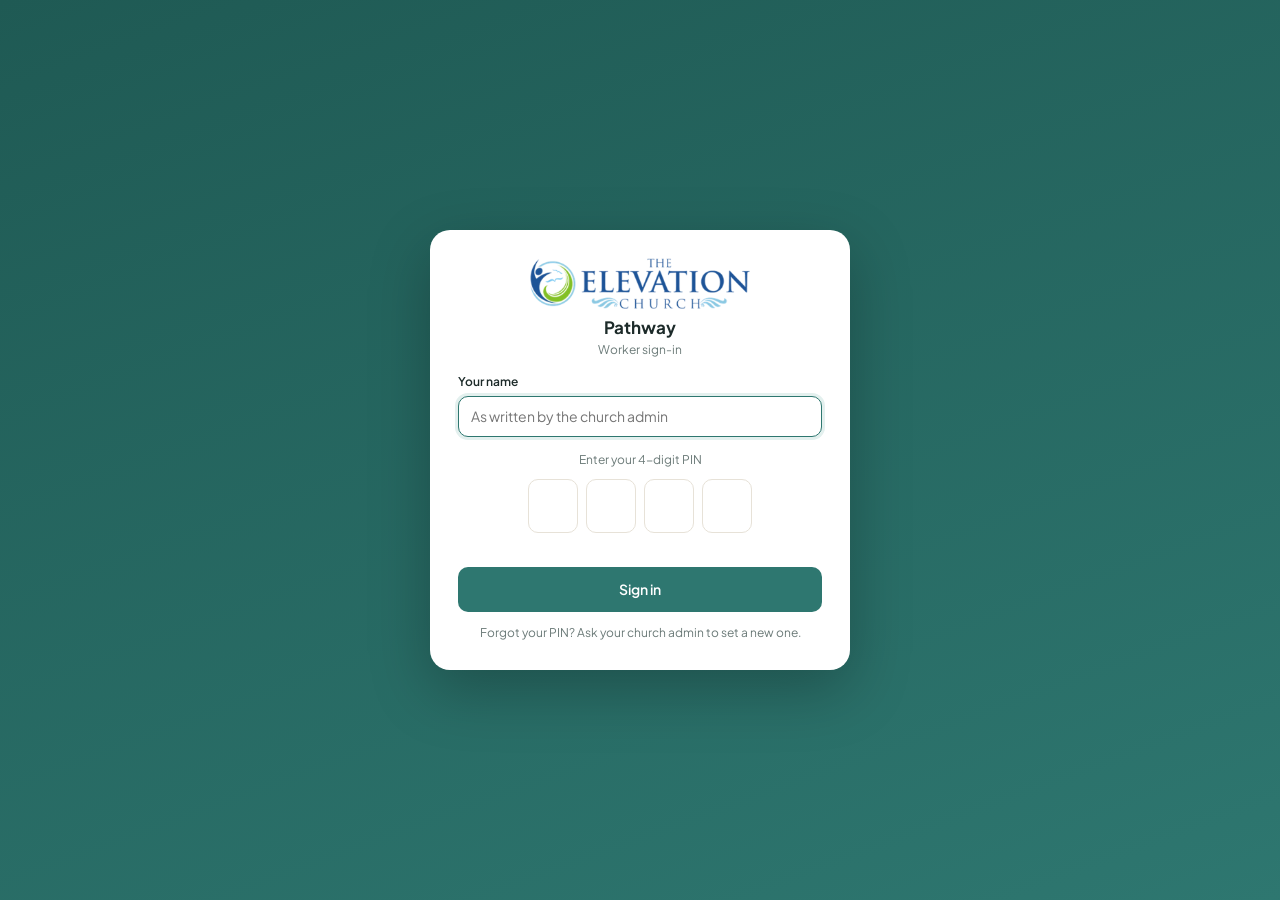
==== index.html @ 54fd2f47 "Add files via upload" ====
<!doctype html>
<html lang="en">
<head>
<meta charset="utf-8">
<meta name="viewport" content="width=device-width,initial-scale=1,viewport-fit=cover">
<title>Pathway · The Elevation Church</title>
<meta name="theme-color" content="#1F5A54">
<link rel="manifest" href="manifest.webmanifest">
<link rel="icon" href="img/icon-192.png">
<link rel="apple-touch-icon" href="img/apple-touch-icon.png">
<meta name="apple-mobile-web-app-capable" content="yes">
<link rel="preconnect" href="https://fonts.googleapis.com">
<link href="https://fonts.googleapis.com/css2?family=Plus+Jakarta+Sans:wght@400;500;600;700;800&display=swap" rel="stylesheet">
<link rel="stylesheet" href="app.css">
</head>
<body>

<!-- SIGN IN -->
<div class="login" id="login" hidden>
  <form class="lbox" id="loginForm" autocomplete="off">
    <img class="logo-full" src="img/logo-full.png" alt="The Elevation Church">
    <div style="text-align:center;margin-bottom:14px"><b style="font-size:17px">Pathway</b><div class="small muted">Worker sign-in</div></div>
    <div class="banner red" id="noApi" hidden>This app is not connected to the church Sheet yet. Ask the admin to finish setup.</div>
    <div class="f"><label for="ln">Your name</label><input class="inp" id="ln" placeholder="As written by the church admin" autocomplete="name"></div>
    <div class="small muted" style="text-align:center;margin-top:14px">Enter your 4-digit PIN</div>
    <div class="pin" id="pin">
      <input inputmode="numeric" maxlength="1" type="password" aria-label="PIN digit 1"><input inputmode="numeric" maxlength="1" type="password" aria-label="PIN digit 2"><input inputmode="numeric" maxlength="1" type="password" aria-label="PIN digit 3"><input inputmode="numeric" maxlength="1" type="password" aria-label="PIN digit 4">
    </div>
    <div class="err" id="lerr"></div>
    <button class="btn" id="lbtn" style="width:100%;padding:12px" type="submit">Sign in</button>
    <div class="small muted" style="text-align:center;margin-top:12px">Forgot your PIN? Ask your church admin to set a new one.</div>
  </form>
</div>

<div class="app" id="app" hidden>
  <aside>
    <div class="brand"><div class="mark"><img src="img/logo-mark.png" alt=""></div><div><b>Pathway</b><small id="churchName">The Elevation Church</small></div></div>
    <div id="sidenav"></div>
    <div class="foot" id="sidefoot"></div>
  </aside>
  <main>
    <div class="top">
      <h1 id="title">Capture convert</h1><span class="sp"></span>
      <span class="pill" id="net"><span class="dot"></span><span id="netl">Online</span></span>
      <button class="av" id="me" title="Sign out">--</button>
    </div>
    <div class="wrap" id="view"></div>
  </main>
</div>
<nav class="mnav" id="mnav" hidden></nav>
<div class="ov" id="ov"></div>
<div class="drawer" id="drawer" role="dialog" aria-label="Details"></div>
<div class="toast" id="toast"></div>

<script src="config.js"></script>
<script src="lib/qrcode.js"></script>
<script src="core.js"></script>
<script src="tracker.js"></script>
<script src="app.js"></script>
</body>
</html>
---- app.css ----
/* Pathway – The Elevation Church. Styles match the approved design preview. */
:root{
  --teal:#2E7770;--teal-d:#1F5A54;--teal-l:#E3F0EE;--gold:#C9A24A;--gold-l:#F7EFD9;
  --bg:#F7F4EE;--card:#FFFFFF;--ink:#1D2B2A;--muted:#6B7A78;--line:#E7E2D8;
  --red:#C2523F;--red-l:#FBE9E5;--amber:#C98A1E;--amber-l:#FBF1DC;--green:#3E8E5B;--green-l:#E5F3EA;
  --r:14px;--sh:0 1px 2px rgba(0,0,0,.04),0 4px 14px rgba(30,50,48,.06);
}
*{box-sizing:border-box}
html{-webkit-text-size-adjust:100%}
body{margin:0;background:var(--bg);color:var(--ink);font:14px/1.5 "Plus Jakarta Sans",system-ui,"Segoe UI",sans-serif}
button,input,select,textarea{font:inherit;color:inherit}
a{color:var(--teal)}
[hidden]{display:none!important}
.app{display:grid;grid-template-columns:240px 1fr;min-height:100vh}
aside{background:var(--teal-d);color:#fff;padding:20px 14px;position:sticky;top:0;height:100vh;display:flex;flex-direction:column;gap:2px;overflow-y:auto}
.navl{font-size:10px;text-transform:uppercase;letter-spacing:.1em;opacity:.55;padding:12px 12px 4px}
.brand{display:flex;gap:10px;align-items:center;padding:4px 8px 18px}
.mark{width:38px;height:38px;border-radius:10px;background:#fff;display:grid;place-items:center;flex:none}
.mark img{width:28px;height:28px;object-fit:contain}
.brand b{display:block;font-size:15px}.brand small{opacity:.7;font-size:11px}
.nav{display:flex;align-items:center;gap:10px;padding:10px 12px;border-radius:10px;cursor:pointer;opacity:.82;border:0;background:none;color:#fff;text-align:left;width:100%}
.nav:hover{background:rgba(255,255,255,.08);opacity:1}
.nav.on{background:rgba(255,255,255,.14);opacity:1;font-weight:600}
.nav svg{width:18px;height:18px;flex:none}
.nav .ct{margin-left:auto;background:var(--gold);color:var(--teal-d);border-radius:20px;font-size:11px;padding:0 7px;font-weight:700}
aside .foot{margin-top:auto;font-size:12px;opacity:.75;padding:8px}
main{min-width:0}
.top{display:flex;align-items:center;gap:12px;padding:14px 26px;background:rgba(247,244,238,.92);backdrop-filter:blur(6px);position:sticky;top:0;z-index:5;border-bottom:1px solid var(--line)}
.top h1{font-size:19px;margin:0;font-weight:700}
.sp{flex:1}
.pill{display:inline-flex;align-items:center;gap:6px;border-radius:20px;padding:5px 11px;font-size:12px;font-weight:600;border:1px solid var(--line);background:#fff}
.dot{width:8px;height:8px;border-radius:50%;background:var(--green)}
.off .dot{background:var(--red)}
.av{width:34px;height:34px;border-radius:50%;background:var(--gold-l);color:#8a6a1c;display:grid;place-items:center;font-weight:700;font-size:12px;flex:none;border:0;cursor:pointer}
.wrap{padding:22px 26px 90px;max-width:1240px}
.grid{display:grid;gap:16px}.g2{grid-template-columns:1.4fr 1fr}
.card{background:var(--card);border-radius:var(--r);box-shadow:var(--sh);padding:18px;border:1px solid #EFEBE3}
.card h3{margin:0 0 12px;font-size:14px;font-weight:700;display:flex;align-items:center;gap:8px}
.muted{color:var(--muted)}.small{font-size:12px}
.btn{border:0;border-radius:10px;padding:9px 15px;font-weight:600;cursor:pointer;background:var(--teal);color:#fff;display:inline-flex;align-items:center;gap:6px;justify-content:center}
.btn:hover{background:var(--teal-d)}
.btn:disabled{opacity:.6;cursor:wait}
.btn.ghost{background:#fff;color:var(--ink);border:1px solid var(--line)}
.btn.ghost:hover{background:var(--teal-l)}
.btn.gold{background:var(--gold);color:#3b2d06}
.btn.sm{padding:6px 10px;font-size:12px;border-radius:8px}
.tag{display:inline-block;border-radius:20px;padding:2px 9px;font-size:11px;font-weight:600;background:var(--teal-l);color:var(--teal-d);white-space:nowrap}
.tag.red{background:var(--red-l);color:var(--red)}.tag.amber{background:var(--amber-l);color:#8d5f0f}.tag.green{background:var(--green-l);color:var(--green)}.tag.gold{background:var(--gold-l);color:#7c5e17}
.row{display:flex;align-items:center;gap:12px;padding:11px 4px;border-bottom:1px solid #F0ECE4}
.row:last-child{border-bottom:0}
.row .meta{flex:1;min-width:0}.row .meta b{display:block;font-weight:600}.row .meta span{color:var(--muted);font-size:12px}
.inp{border:1px solid var(--line);background:#fff;border-radius:10px;padding:9px 12px;outline:none;min-width:0;width:100%}
.inp:focus{border-color:var(--teal);box-shadow:0 0 0 3px var(--teal-l)}
.form{display:grid;grid-template-columns:1fr 1fr;gap:14px}
.f label{display:block;font-size:12px;font-weight:600;margin-bottom:5px}
.full{grid-column:1/-1}
.chips{display:flex;flex-wrap:wrap;gap:8px}
.chip{border:1px solid var(--line);border-radius:20px;padding:6px 12px;cursor:pointer;background:#fff;font-size:12px;font-weight:600;user-select:none}
.chip.on{background:var(--teal);color:#fff;border-color:var(--teal)}
.phone{display:flex;gap:8px}.phone select{width:130px;flex:none}
.warn{background:var(--amber-l);border:1px solid #EBD3A2;border-radius:10px;padding:10px 12px;font-size:12px}
.sec{font-size:11px;font-weight:700;text-transform:uppercase;letter-spacing:.08em;color:var(--teal);margin:6px 0 -4px}
.banner{background:var(--gold-l);border:1px solid #EAD9AE;border-radius:12px;padding:10px 14px;font-size:12px;margin-bottom:16px;display:flex;gap:10px;align-items:center;flex-wrap:wrap}
.banner.red{background:var(--red-l);border-color:#EBC3BA}
.toast{position:fixed;bottom:84px;left:50%;transform:translateX(-50%) translateY(30px);background:var(--ink);color:#fff;padding:11px 18px;border-radius:12px;font-weight:600;opacity:0;transition:.25s;z-index:60;font-size:13px;max-width:90vw;pointer-events:none}
.toast.show{opacity:1;transform:translateX(-50%)}
/* sign-in */
.login{position:fixed;inset:0;background:linear-gradient(160deg,var(--teal-d),var(--teal));z-index:50;display:grid;place-items:center;padding:16px;overflow-y:auto}
.lbox{background:#fff;border-radius:20px;padding:28px;width:min(420px,100%);box-shadow:0 20px 60px rgba(0,0,0,.25)}
.lbox .logo-full{display:block;width:220px;max-width:80%;margin:0 auto 6px}
.pin{display:flex;gap:8px;justify-content:center;margin:10px 0 16px}
.pin input{width:50px;height:54px;text-align:center;font-size:22px;border:1px solid var(--line);border-radius:10px;outline:none}
.pin input:focus{border-color:var(--teal);box-shadow:0 0 0 3px var(--teal-l)}
.err{color:var(--red);font-size:12px;text-align:center;min-height:18px}
/* QR */
.qrbox{width:220px;max-width:100%;margin:auto;background:#fff;border:1px solid var(--line);border-radius:12px;padding:10px}
.qrbox img,.qrbox svg{display:block;width:100%;height:auto}
.phoneframe{width:340px;max-width:100%;margin:auto;border-radius:24px;background:#fff;overflow:hidden;box-shadow:var(--sh)}
.phoneframe .hd{background:var(--teal);color:#fff;padding:22px 18px 16px;text-align:center}
.phoneframe .hd .logo-chip{background:#fff;border-radius:12px;padding:8px 12px;display:inline-block;margin-bottom:10px}
.phoneframe .hd .logo-chip img{height:40px;display:block}
.phoneframe .bd{padding:16px;display:grid;gap:10px}
.mnav{display:none}
/* ---------- step 2: tracker, members, groups, stewards ---------- */
.g3{grid-template-columns:repeat(3,1fr)}.g4{grid-template-columns:repeat(4,1fr)}
.card h3 .sp{flex:1}
.kpi .n{font-size:28px;font-weight:800;letter-spacing:-.02em}
.kpi .l{color:var(--muted);font-size:12px}
.kpi .d{font-size:12px;font-weight:600;color:var(--green)}.kpi .d.bad{color:var(--red)}
.tag.grey{background:#EEECE7;color:#5d6664}
.row.click{cursor:pointer}.row.click:hover{background:#FBFAF7}
.tools{display:flex;gap:10px;flex-wrap:wrap;margin-bottom:14px;align-items:center}
.tools .inp{width:auto}
.seg{display:inline-flex;background:#fff;border:1px solid var(--line);border-radius:10px;padding:3px;flex-wrap:wrap}
.seg button{border:0;background:none;padding:6px 11px;border-radius:8px;cursor:pointer;font-size:12px;font-weight:600;color:var(--muted)}
.seg button.on{background:var(--teal);color:#fff}
table{width:100%;border-collapse:collapse}
th{text-align:left;font-size:11px;text-transform:uppercase;letter-spacing:.05em;color:var(--muted);font-weight:600;padding:8px;border-bottom:1px solid var(--line)}
td{padding:10px 8px;border-bottom:1px solid #F2EEE7;vertical-align:middle}
tr.click:hover td{background:#FBFAF7;cursor:pointer}
.tablecard{padding:6px 12px;overflow-x:auto}
.bar{height:8px;border-radius:6px;background:#EEEAE2;overflow:hidden}
.bar i{display:block;height:100%;background:var(--teal);border-radius:6px}
.hb{display:grid;grid-template-columns:110px 1fr 30px;gap:10px;align-items:center;margin:8px 0;font-size:12px}
/* pathway: teal circles on a gold line */
.path{display:flex;align-items:flex-start;justify-content:space-between;position:relative;padding:8px 6px 0}
.path:before{content:"";position:absolute;left:8%;right:8%;top:38px;height:3px;background:var(--gold);opacity:.8}
.st{position:relative;text-align:center;flex:1;cursor:pointer;min-width:0}
.st .c{width:62px;height:62px;border-radius:50%;background:var(--teal);color:#fff;margin:0 auto;display:grid;place-items:center;font-weight:800;font-size:19px;box-shadow:0 0 0 6px var(--card);transition:.2s}
.st:hover .c{transform:scale(1.06)}
.st .nm{font-size:12px;font-weight:600;margin-top:8px;line-height:1.3;padding:0 2px}
.st .cv{font-size:11px;color:var(--muted)}
.conv{position:absolute;top:18px;right:-22%;font-size:10px;font-weight:700;color:#8d6a1d;background:var(--gold-l);border-radius:10px;padding:1px 6px;z-index:2}
/* board */
.board{display:grid;grid-auto-flow:column;grid-auto-columns:minmax(220px,1fr);gap:12px;overflow-x:auto;padding-bottom:8px;-webkit-overflow-scrolling:touch}
.col{background:#EFEBE3;border-radius:var(--r);padding:10px;min-height:260px}
.col h4{margin:2px 4px 10px;font-size:12px;display:flex;justify-content:space-between;gap:6px}
.pc{background:#fff;border-radius:10px;padding:10px;margin-bottom:8px;box-shadow:var(--sh);cursor:pointer;font-size:12px}
.pc b{font-size:13px;display:block}
.pc .ft{display:flex;justify-content:space-between;align-items:center;margin-top:6px;gap:6px}
/* drawer */
.ov{position:fixed;inset:0;background:rgba(20,35,33,.38);z-index:20;display:none}
.drawer{position:fixed;top:0;right:0;height:100vh;height:100dvh;width:min(620px,100%);background:var(--bg);z-index:21;transform:translateX(100%);transition:transform .25s;overflow-y:auto;box-shadow:-10px 0 30px rgba(0,0,0,.12);visibility:hidden}
.drawer.open{transform:none;visibility:visible}.ov.open{display:block}
body.locked{overflow:hidden}
.dh{background:var(--teal-d);color:#fff;padding:22px 24px 24px}
.dh .av{width:54px;height:54px;font-size:18px;cursor:default}
.x{background:rgba(255,255,255,.15);border:0;color:#fff;border-radius:8px;width:34px;height:34px;cursor:pointer;font-size:20px;flex:none}
.db{padding:18px 24px 40px;display:grid;gap:14px}
.tl{display:flex;justify-content:space-between;position:relative;margin:4px 0}
.tl:before{content:"";position:absolute;left:8%;right:8%;top:15px;height:3px;background:#DCD6CA}
.tl .s{flex:1;text-align:center;position:relative;font-size:11px;min-width:0;padding:0 2px}
.tl .s i{width:32px;height:32px;border-radius:50%;display:grid;place-items:center;margin:0 auto 6px;background:#fff;border:3px solid #DCD6CA;font-style:normal;font-weight:700;color:var(--muted)}
.tl .s.done i{background:var(--teal);border-color:var(--teal);color:#fff}
.tl .s.cur i{background:var(--gold);border-color:var(--gold);color:#3b2d06;box-shadow:0 0 0 5px var(--gold-l)}
.kv{display:grid;grid-template-columns:1fr 1fr;gap:10px 16px;font-size:13px}
.kv>div{min-width:0;overflow-wrap:anywhere}
.kv div span.k{display:block;font-size:11px;color:var(--muted)}
.log{border-left:2px solid var(--line);margin-left:6px;padding-left:16px}
.log .e{position:relative;padding-bottom:14px;font-size:13px}
.log .e:before{content:"";position:absolute;left:-22px;top:5px;width:10px;height:10px;border-radius:50%;background:var(--gold)}
.mini{display:flex;gap:8px;flex-wrap:wrap;align-items:center}
.mini .inp{padding:7px 10px;width:auto;flex:1;min-width:130px}
.mini select.inp{flex:0 1 auto;min-width:110px}
.hide-d{display:none}
.empty{padding:30px;text-align:center;color:var(--muted)}
a.btn{text-decoration:none}
.btn.wa{background:#25A35A}.btn.wa:hover{background:#1d8a4b}
.btn.ghost.wa{background:#fff;color:#25A35A}
@media(max-width:1000px){.g4{grid-template-columns:repeat(2,1fr)}.g3{grid-template-columns:1fr}}
@media(max-width:760px){
 table .hm{display:none}
 .st .c{width:42px;height:42px;font-size:15px}.path:before{top:27px}.st .nm{font-size:10px}.conv{display:none}
 .dh{padding:18px 16px 20px}.db{padding:14px 16px 40px}
 .tl .s{font-size:10px}.tl .s i{width:28px;height:28px}
 .tools .inp{flex:1 1 100%}
 .hide-d{display:block}
}
@media print{aside,.top,.mnav,.noprint{display:none!important}.app{display:block}.wrap{padding:0}.card{box-shadow:none;border:0}}
@media(max-width:1000px){.g2{grid-template-columns:1fr}}
@media(max-width:760px){
 .app{grid-template-columns:1fr}aside{display:none}
 .top{padding:12px 16px}.wrap{padding:16px 16px 96px}
 .form{grid-template-columns:1fr}
 .mnav{display:flex;position:fixed;bottom:0;left:0;right:0;background:#fff;border-top:1px solid var(--line);z-index:15;justify-content:space-around;padding:6px 0 calc(10px + env(safe-area-inset-bottom))}
 .mnav button{border:0;background:none;display:flex;flex-direction:column;align-items:center;font-size:10px;gap:2px;color:var(--muted);font-weight:600;cursor:pointer;padding:2px 10px}
 .mnav button.on{color:var(--teal)}
 .mnav svg{width:22px;height:22px}
 .hide-m{display:none}
}
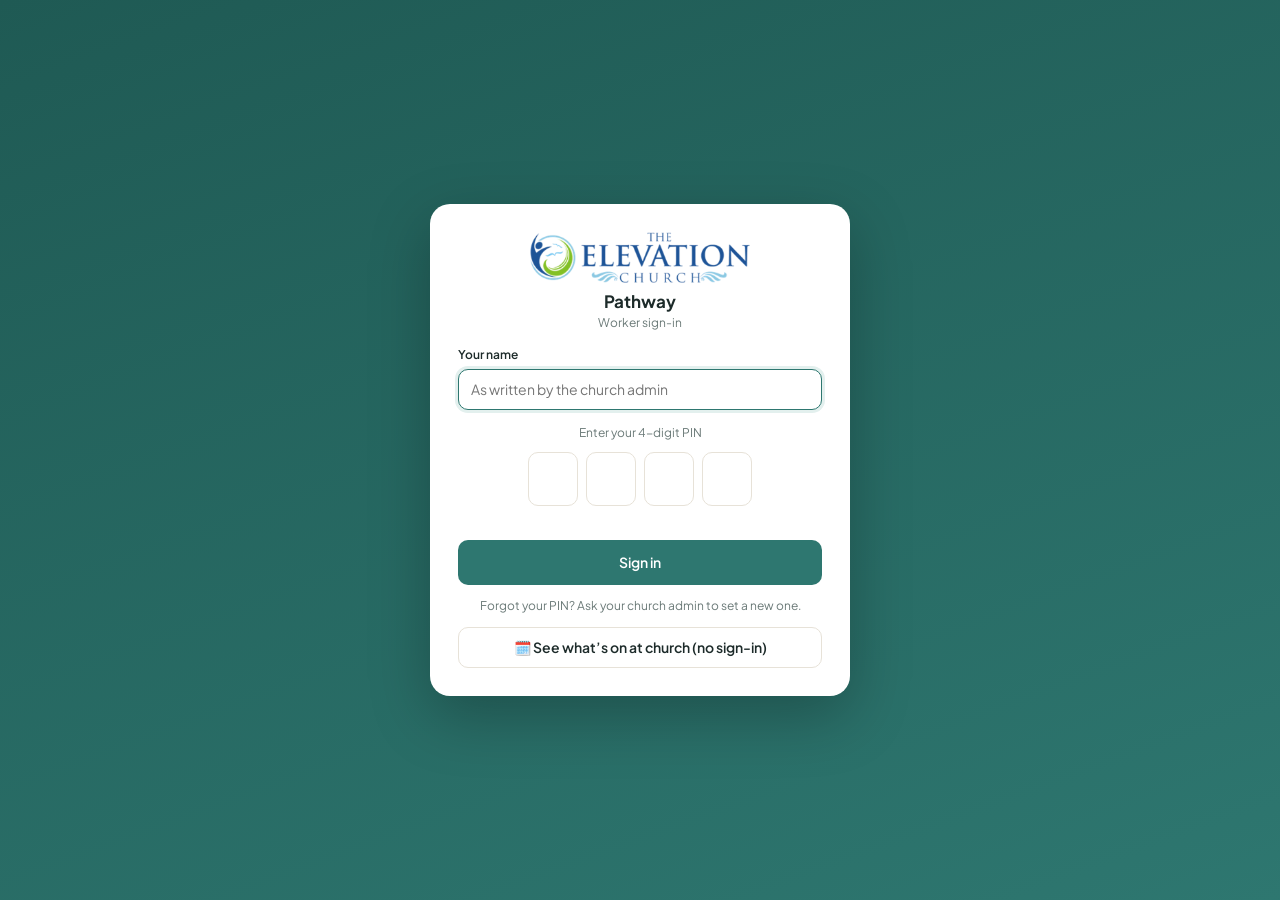
==== commit 96b40931: "Add files via upload" ====
--- a/index.html
+++ b/index.html
@@ -20,7 +20,7 @@
   <form class="lbox" id="loginForm" autocomplete="off">
     <img class="logo-full" src="img/logo-full.png" alt="The Elevation Church">
     <div style="text-align:center;margin-bottom:14px"><b style="font-size:17px">Pathway</b><div class="small muted">Worker sign-in</div></div>
-    <div class="banner red" id="noApi" hidden>This app is not connected to the church Sheet yet. Ask the admin to finish setup.</div>
+    <div class="banner red" id="noApi" hidden>This app is not connected to the church server yet. Ask the person who set up Pathway.</div>
     <div class="f"><label for="ln">Your name</label><input class="inp" id="ln" placeholder="As written by the church admin" autocomplete="name"></div>
     <div class="small muted" style="text-align:center;margin-top:14px">Enter your 4-digit PIN</div>
     <div class="pin" id="pin">
@@ -29,6 +29,19 @@
     <div class="err" id="lerr"></div>
     <button class="btn" id="lbtn" style="width:100%;padding:12px" type="submit">Sign in</button>
     <div class="small muted" style="text-align:center;margin-top:12px">Forgot your PIN? Ask your church admin to set a new one.</div>
+    <a class="btn ghost" href="events.html" style="width:100%;margin-top:12px;justify-content:center">🗓️ See what’s on at church (no sign-in)</a>
+    <div id="firstSet" hidden style="margin-top:16px;border-top:1px solid var(--line);padding-top:14px">
+      <b>Move our data from the Google version</b><div class="small muted">Sign in with your existing <b>admin</b> name and PIN. Everything (people, members, PINs, history) is copied to this faster server. Takes under a minute.</div>
+      <input class="inp" id="mvname" placeholder="Admin name (as before)" autocomplete="off" style="margin-top:8px">
+      <input class="inp" id="mvpin" placeholder="Admin PIN" inputmode="numeric" maxlength="4" type="password" autocomplete="off" style="margin-top:8px">
+      <button class="btn gold" type="button" id="mvbtn" style="width:100%;margin-top:10px">Move our data</button>
+      <div style="margin:16px 0 4px;border-top:1px dashed var(--line)"></div>
+      <b>Brand-new church instead?</b><div class="small muted">Use the one-time setup code given when Pathway was installed.</div>
+      <input class="inp" id="fcode" placeholder="Setup code" inputmode="numeric" autocomplete="off" style="margin-top:8px">
+      <input class="inp" id="fname" placeholder="Your full name" autocomplete="name" style="margin-top:8px">
+      <input class="inp" id="fpin" placeholder="Choose a 4-digit PIN" inputmode="numeric" maxlength="4" type="password" autocomplete="off" style="margin-top:8px">
+      <button class="btn" type="button" id="fbtn" style="width:100%;margin-top:10px">Create the first admin</button>
+    </div>
   </form>
 </div>
 
@@ -56,6 +69,12 @@
 <script src="lib/qrcode.js"></script>
 <script src="core.js"></script>
 <script src="tracker.js"></script>
+<script src="church.js"></script>
+<script src="grid.js"></script>
+<script src="admin.js"></script>
+<script src="forms.js"></script>
+<script src="msg.js"></script>
+<script src="calendar.js"></script>
 <script src="app.js"></script>
 </body>
 </html>
--- a/app.css
+++ b/app.css
@@ -84,6 +84,7 @@
 /* ---------- step 2: tracker, members, groups, stewards ---------- */
 .g3{grid-template-columns:repeat(3,1fr)}.g4{grid-template-columns:repeat(4,1fr)}
 .card h3 .sp{flex:1}
+.card h3 .btn{white-space:nowrap;flex:none}
 .kpi .n{font-size:28px;font-weight:800;letter-spacing:-.02em}
 .kpi .l{color:var(--muted);font-size:12px}
 .kpi .d{font-size:12px;font-weight:600;color:var(--green)}.kpi .d.bad{color:var(--red)}
@@ -143,6 +144,22 @@
 .mini .inp{padding:7px 10px;width:auto;flex:1;min-width:130px}
 .mini select.inp{flex:0 1 auto;min-width:110px}
 .hide-d{display:none}
+.printonly{display:none}
+/* service grid */
+.gi{border:1px solid var(--line);border-radius:12px;padding:10px 12px;background:#FDFCFA}
+.gi-top{display:flex;align-items:center;gap:6px;margin-bottom:8px;flex-wrap:wrap}
+.gtime{font-weight:700;color:var(--teal);font-size:12px}
+.gbar{position:sticky;bottom:0;display:flex;gap:8px;flex-wrap:wrap;align-items:center;background:rgba(247,244,238,.95);backdrop-filter:blur(6px);padding:12px 0;margin-top:16px;border-top:1px solid var(--line);z-index:4}
+.ghead{text-align:center;margin-bottom:12px}.gch{font-weight:800;letter-spacing:.04em;color:var(--teal-d)}.gtitle{font-weight:800;margin-top:6px;color:var(--gold);letter-spacing:.06em}
+.gmeta{display:grid;gap:2px;font-size:12px;margin-bottom:12px}
+.gtable{min-width:560px}.gtable td{vertical-align:top;font-size:13px}.gtable td:first-child{color:var(--muted);width:34px}
+.gsec td{background:var(--teal-l);color:var(--teal-d);font-weight:700;font-size:11px;text-transform:uppercase;letter-spacing:.06em}
+tr.gmine td{background:var(--gold-l)}
+.chip input{display:none}
+.hb span{overflow:hidden;text-overflow:ellipsis;white-space:nowrap}
+.card.click{cursor:pointer}.card.click:hover{border-color:var(--teal)}
+details summary::-webkit-details-marker{color:var(--muted)}
+textarea.inp{resize:vertical}
 .empty{padding:30px;text-align:center;color:var(--muted)}
 a.btn{text-decoration:none}
 .btn.wa{background:#25A35A}.btn.wa:hover{background:#1d8a4b}
@@ -156,7 +173,7 @@
  .tools .inp{flex:1 1 100%}
  .hide-d{display:block}
 }
-@media print{aside,.top,.mnav,.noprint{display:none!important}.app{display:block}.wrap{padding:0}.card{box-shadow:none;border:0}}
+@media print{.printonly{display:block!important;margin-bottom:12px}.card.click{cursor:auto}.grid.g4{grid-template-columns:repeat(4,1fr)!important}.grid.g2,.grid.g3{grid-template-columns:1fr 1fr!important}.card{break-inside:avoid}aside,.top,.mnav,.noprint,.ov,.drawer,.toast,.gbar{display:none!important}.gdoc{border:0;box-shadow:none;padding:0}.gtable{min-width:0;font-size:10.5px}.gtable .hm{display:table-cell!important}.gdoc .hide-d{display:none!important}tr.gmine td{background:none}.app{display:block}.wrap{padding:0}.card{box-shadow:none;border:0}}
 @media(max-width:1000px){.g2{grid-template-columns:1fr}}
 @media(max-width:760px){
  .app{grid-template-columns:1fr}aside{display:none}
@@ -168,3 +185,12 @@
  .mnav svg{width:22px;height:22px}
  .hide-m{display:none}
 }
+.hb.w{grid-template-columns:minmax(90px,38%) 1fr 72px}.hb.w b{text-align:right;white-space:nowrap}
+/* Church calendar */
+.cal-card{display:flex;gap:14px;align-items:flex-start;margin-bottom:12px}.cal-card.now{border:2px solid var(--gold)}
+.cal-tile{flex:0 0 56px;height:60px;border-radius:12px;background:var(--teal);color:#fff;display:flex;flex-direction:column;align-items:center;justify-content:center;line-height:1}
+.cal-tile b{font-size:22px}.cal-tile span{font-size:11px;font-weight:700;letter-spacing:.06em;margin-top:3px;opacity:.9}
+.cal-grid{display:grid;grid-template-columns:repeat(7,1fr);gap:4px}.cal-h{font-size:11px;font-weight:700;color:var(--muted);text-align:center;padding:4px 0}
+.cal-day{aspect-ratio:1;border:1px solid var(--line);border-radius:10px;background:#fff;cursor:pointer;display:flex;flex-direction:column;align-items:center;justify-content:center;gap:3px;font:inherit;font-size:13px;font-weight:600;padding:0;min-width:0}
+.cal-day.out{opacity:.4}.cal-day.today{border-color:var(--gold);box-shadow:inset 0 0 0 1px var(--gold)}.cal-day.pick{background:var(--teal);color:#fff;border-color:var(--teal)}
+.cal-day i{display:flex;gap:2px}.cal-day em,.cal-dot{display:inline-block;width:6px;height:6px;border-radius:50%;background:var(--gold)}.cal-day em.s,.cal-dot.s{background:var(--teal)}.cal-day.pick em{background:#fff}
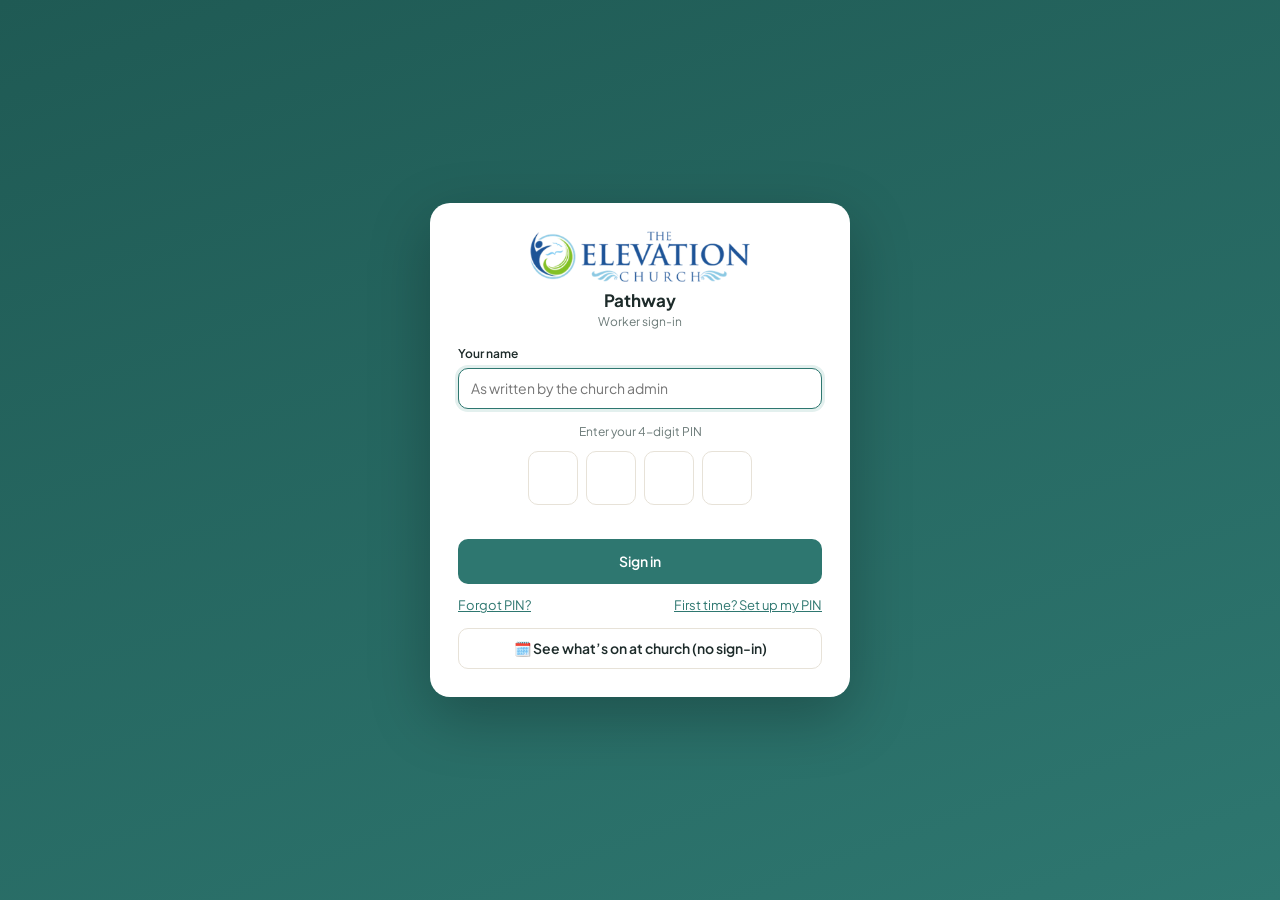
==== commit a6d2eacc: "Add files via upload" ====
--- a/index.html
+++ b/index.html
@@ -28,7 +28,8 @@
     </div>
     <div class="err" id="lerr"></div>
     <button class="btn" id="lbtn" style="width:100%;padding:12px" type="submit">Sign in</button>
-    <div class="small muted" style="text-align:center;margin-top:12px">Forgot your PIN? Ask your church admin to set a new one.</div>
+    <div style="display:flex;justify-content:space-between;gap:10px;margin-top:12px;font-size:13px;flex-wrap:wrap"><a href="#" id="forgot">Forgot PIN?</a><a href="#" id="firsttime">First time? Set up my PIN</a></div>
+    <div id="pinflow" hidden></div>
     <a class="btn ghost" href="events.html" style="width:100%;margin-top:12px;justify-content:center">🗓️ See what’s on at church (no sign-in)</a>
     <div id="firstSet" hidden style="margin-top:16px;border-top:1px solid var(--line);padding-top:14px">
       <b>Move our data from the Google version</b><div class="small muted">Sign in with your existing <b>admin</b> name and PIN. Everything (people, members, PINs, history) is copied to this faster server. Takes under a minute.</div>
@@ -53,9 +54,10 @@
   </aside>
   <main>
     <div class="top">
-      <h1 id="title">Capture convert</h1><span class="sp"></span>
+      <button class="iconbtn" id="backbtn" aria-label="Back" hidden>‹</button><h1 id="title">Today</h1><span class="sp"></span>
       <span class="pill" id="net"><span class="dot"></span><span id="netl">Online</span></span>
-      <button class="av" id="me" title="Sign out">--</button>
+      <button class="iconbtn" id="bell" aria-label="Notifications">🔔<i id="bellct" hidden></i></button>
+      <button class="av" id="me" title="Account and appearance">--</button>
     </div>
     <div class="wrap" id="view"></div>
   </main>
@@ -63,6 +65,7 @@
 <nav class="mnav" id="mnav" hidden></nav>
 <div class="ov" id="ov"></div>
 <div class="drawer" id="drawer" role="dialog" aria-label="Details"></div>
+<button class="fab" id="fab" aria-label="Quick actions" hidden>+</button>
 <div class="toast" id="toast"></div>
 
 <script src="config.js"></script>
@@ -75,6 +78,13 @@
 <script src="forms.js"></script>
 <script src="msg.js"></script>
 <script src="calendar.js"></script>
+<script src="shell.js"></script>
+<script src="today.js"></script>
+<script src="count.js"></script>
+<script src="people2.js"></script>
+<script src="gametpl.js"></script>
+<script src="games.js"></script>
+<script src="chat.js"></script>
 <script src="app.js"></script>
 </body>
 </html>
--- a/app.css
+++ b/app.css
@@ -15,7 +15,7 @@
 aside{background:var(--teal-d);color:#fff;padding:20px 14px;position:sticky;top:0;height:100vh;display:flex;flex-direction:column;gap:2px;overflow-y:auto}
 .navl{font-size:10px;text-transform:uppercase;letter-spacing:.1em;opacity:.55;padding:12px 12px 4px}
 .brand{display:flex;gap:10px;align-items:center;padding:4px 8px 18px}
-.mark{width:38px;height:38px;border-radius:10px;background:#fff;display:grid;place-items:center;flex:none}
+.mark{width:38px;height:38px;border-radius:10px;background:var(--card);display:grid;place-items:center;flex:none}
 .mark img{width:28px;height:28px;object-fit:contain}
 .brand b{display:block;font-size:15px}.brand small{opacity:.7;font-size:11px}
 .nav{display:flex;align-items:center;gap:10px;padding:10px 12px;border-radius:10px;cursor:pointer;opacity:.82;border:0;background:none;color:#fff;text-align:left;width:100%}
@@ -28,7 +28,7 @@
 .top{display:flex;align-items:center;gap:12px;padding:14px 26px;background:rgba(247,244,238,.92);backdrop-filter:blur(6px);position:sticky;top:0;z-index:5;border-bottom:1px solid var(--line)}
 .top h1{font-size:19px;margin:0;font-weight:700}
 .sp{flex:1}
-.pill{display:inline-flex;align-items:center;gap:6px;border-radius:20px;padding:5px 11px;font-size:12px;font-weight:600;border:1px solid var(--line);background:#fff}
+.pill{display:inline-flex;align-items:center;gap:6px;border-radius:20px;padding:5px 11px;font-size:12px;font-weight:600;border:1px solid var(--line);background:var(--card)}
 .dot{width:8px;height:8px;border-radius:50%;background:var(--green)}
 .off .dot{background:var(--red)}
 .av{width:34px;height:34px;border-radius:50%;background:var(--gold-l);color:#8a6a1c;display:grid;place-items:center;font-weight:700;font-size:12px;flex:none;border:0;cursor:pointer}
@@ -40,7 +40,7 @@
 .btn{border:0;border-radius:10px;padding:9px 15px;font-weight:600;cursor:pointer;background:var(--teal);color:#fff;display:inline-flex;align-items:center;gap:6px;justify-content:center}
 .btn:hover{background:var(--teal-d)}
 .btn:disabled{opacity:.6;cursor:wait}
-.btn.ghost{background:#fff;color:var(--ink);border:1px solid var(--line)}
+.btn.ghost{background:var(--card);color:var(--ink);border:1px solid var(--line)}
 .btn.ghost:hover{background:var(--teal-l)}
 .btn.gold{background:var(--gold);color:#3b2d06}
 .btn.sm{padding:6px 10px;font-size:12px;border-radius:8px}
@@ -49,13 +49,13 @@
 .row{display:flex;align-items:center;gap:12px;padding:11px 4px;border-bottom:1px solid #F0ECE4}
 .row:last-child{border-bottom:0}
 .row .meta{flex:1;min-width:0}.row .meta b{display:block;font-weight:600}.row .meta span{color:var(--muted);font-size:12px}
-.inp{border:1px solid var(--line);background:#fff;border-radius:10px;padding:9px 12px;outline:none;min-width:0;width:100%}
+.inp{border:1px solid var(--line);background:var(--card);border-radius:10px;padding:9px 12px;outline:none;min-width:0;width:100%}
 .inp:focus{border-color:var(--teal);box-shadow:0 0 0 3px var(--teal-l)}
 .form{display:grid;grid-template-columns:1fr 1fr;gap:14px}
 .f label{display:block;font-size:12px;font-weight:600;margin-bottom:5px}
 .full{grid-column:1/-1}
 .chips{display:flex;flex-wrap:wrap;gap:8px}
-.chip{border:1px solid var(--line);border-radius:20px;padding:6px 12px;cursor:pointer;background:#fff;font-size:12px;font-weight:600;user-select:none}
+.chip{border:1px solid var(--line);border-radius:20px;padding:6px 12px;cursor:pointer;background:var(--card);font-size:12px;font-weight:600;user-select:none}
 .chip.on{background:var(--teal);color:#fff;border-color:var(--teal)}
 .phone{display:flex;gap:8px}.phone select{width:130px;flex:none}
 .warn{background:var(--amber-l);border:1px solid #EBD3A2;border-radius:10px;padding:10px 12px;font-size:12px}
@@ -66,18 +66,18 @@
 .toast.show{opacity:1;transform:translateX(-50%)}
 /* sign-in */
 .login{position:fixed;inset:0;background:linear-gradient(160deg,var(--teal-d),var(--teal));z-index:50;display:grid;place-items:center;padding:16px;overflow-y:auto}
-.lbox{background:#fff;border-radius:20px;padding:28px;width:min(420px,100%);box-shadow:0 20px 60px rgba(0,0,0,.25)}
+.lbox{background:var(--card);border-radius:20px;padding:28px;width:min(420px,100%);box-shadow:0 20px 60px rgba(0,0,0,.25)}
 .lbox .logo-full{display:block;width:220px;max-width:80%;margin:0 auto 6px}
 .pin{display:flex;gap:8px;justify-content:center;margin:10px 0 16px}
 .pin input{width:50px;height:54px;text-align:center;font-size:22px;border:1px solid var(--line);border-radius:10px;outline:none}
 .pin input:focus{border-color:var(--teal);box-shadow:0 0 0 3px var(--teal-l)}
 .err{color:var(--red);font-size:12px;text-align:center;min-height:18px}
 /* QR */
-.qrbox{width:220px;max-width:100%;margin:auto;background:#fff;border:1px solid var(--line);border-radius:12px;padding:10px}
+.qrbox{width:220px;max-width:100%;margin:auto;background:var(--card);border:1px solid var(--line);border-radius:12px;padding:10px}
 .qrbox img,.qrbox svg{display:block;width:100%;height:auto}
-.phoneframe{width:340px;max-width:100%;margin:auto;border-radius:24px;background:#fff;overflow:hidden;box-shadow:var(--sh)}
+.phoneframe{width:340px;max-width:100%;margin:auto;border-radius:24px;background:var(--card);overflow:hidden;box-shadow:var(--sh)}
 .phoneframe .hd{background:var(--teal);color:#fff;padding:22px 18px 16px;text-align:center}
-.phoneframe .hd .logo-chip{background:#fff;border-radius:12px;padding:8px 12px;display:inline-block;margin-bottom:10px}
+.phoneframe .hd .logo-chip{background:var(--card);border-radius:12px;padding:8px 12px;display:inline-block;margin-bottom:10px}
 .phoneframe .hd .logo-chip img{height:40px;display:block}
 .phoneframe .bd{padding:16px;display:grid;gap:10px}
 .mnav{display:none}
@@ -92,7 +92,7 @@
 .row.click{cursor:pointer}.row.click:hover{background:#FBFAF7}
 .tools{display:flex;gap:10px;flex-wrap:wrap;margin-bottom:14px;align-items:center}
 .tools .inp{width:auto}
-.seg{display:inline-flex;background:#fff;border:1px solid var(--line);border-radius:10px;padding:3px;flex-wrap:wrap}
+.seg{display:inline-flex;background:var(--card);border:1px solid var(--line);border-radius:10px;padding:3px;flex-wrap:wrap}
 .seg button{border:0;background:none;padding:6px 11px;border-radius:8px;cursor:pointer;font-size:12px;font-weight:600;color:var(--muted)}
 .seg button.on{background:var(--teal);color:#fff}
 table{width:100%;border-collapse:collapse}
@@ -116,7 +116,7 @@
 .board{display:grid;grid-auto-flow:column;grid-auto-columns:minmax(220px,1fr);gap:12px;overflow-x:auto;padding-bottom:8px;-webkit-overflow-scrolling:touch}
 .col{background:#EFEBE3;border-radius:var(--r);padding:10px;min-height:260px}
 .col h4{margin:2px 4px 10px;font-size:12px;display:flex;justify-content:space-between;gap:6px}
-.pc{background:#fff;border-radius:10px;padding:10px;margin-bottom:8px;box-shadow:var(--sh);cursor:pointer;font-size:12px}
+.pc{background:var(--card);border-radius:10px;padding:10px;margin-bottom:8px;box-shadow:var(--sh);cursor:pointer;font-size:12px}
 .pc b{font-size:13px;display:block}
 .pc .ft{display:flex;justify-content:space-between;align-items:center;margin-top:6px;gap:6px}
 /* drawer */
@@ -131,7 +131,7 @@
 .tl{display:flex;justify-content:space-between;position:relative;margin:4px 0}
 .tl:before{content:"";position:absolute;left:8%;right:8%;top:15px;height:3px;background:#DCD6CA}
 .tl .s{flex:1;text-align:center;position:relative;font-size:11px;min-width:0;padding:0 2px}
-.tl .s i{width:32px;height:32px;border-radius:50%;display:grid;place-items:center;margin:0 auto 6px;background:#fff;border:3px solid #DCD6CA;font-style:normal;font-weight:700;color:var(--muted)}
+.tl .s i{width:32px;height:32px;border-radius:50%;display:grid;place-items:center;margin:0 auto 6px;background:var(--card);border:3px solid #DCD6CA;font-style:normal;font-weight:700;color:var(--muted)}
 .tl .s.done i{background:var(--teal);border-color:var(--teal);color:#fff}
 .tl .s.cur i{background:var(--gold);border-color:var(--gold);color:#3b2d06;box-shadow:0 0 0 5px var(--gold-l)}
 .kv{display:grid;grid-template-columns:1fr 1fr;gap:10px 16px;font-size:13px}
@@ -163,7 +163,7 @@
 .empty{padding:30px;text-align:center;color:var(--muted)}
 a.btn{text-decoration:none}
 .btn.wa{background:#25A35A}.btn.wa:hover{background:#1d8a4b}
-.btn.ghost.wa{background:#fff;color:#25A35A}
+.btn.ghost.wa{background:var(--card);color:#25A35A}
 @media(max-width:1000px){.g4{grid-template-columns:repeat(2,1fr)}.g3{grid-template-columns:1fr}}
 @media(max-width:760px){
  table .hm{display:none}
@@ -179,7 +179,7 @@
  .app{grid-template-columns:1fr}aside{display:none}
  .top{padding:12px 16px}.wrap{padding:16px 16px 96px}
  .form{grid-template-columns:1fr}
- .mnav{display:flex;position:fixed;bottom:0;left:0;right:0;background:#fff;border-top:1px solid var(--line);z-index:15;justify-content:space-around;padding:6px 0 calc(10px + env(safe-area-inset-bottom))}
+ .mnav{display:flex;position:fixed;bottom:0;left:0;right:0;background:var(--card);border-top:1px solid var(--line);z-index:15;justify-content:space-around;padding:6px 0 calc(10px + env(safe-area-inset-bottom))}
  .mnav button{border:0;background:none;display:flex;flex-direction:column;align-items:center;font-size:10px;gap:2px;color:var(--muted);font-weight:600;cursor:pointer;padding:2px 10px}
  .mnav button.on{color:var(--teal)}
  .mnav svg{width:22px;height:22px}
@@ -191,6 +191,62 @@
 .cal-tile{flex:0 0 56px;height:60px;border-radius:12px;background:var(--teal);color:#fff;display:flex;flex-direction:column;align-items:center;justify-content:center;line-height:1}
 .cal-tile b{font-size:22px}.cal-tile span{font-size:11px;font-weight:700;letter-spacing:.06em;margin-top:3px;opacity:.9}
 .cal-grid{display:grid;grid-template-columns:repeat(7,1fr);gap:4px}.cal-h{font-size:11px;font-weight:700;color:var(--muted);text-align:center;padding:4px 0}
-.cal-day{aspect-ratio:1;border:1px solid var(--line);border-radius:10px;background:#fff;cursor:pointer;display:flex;flex-direction:column;align-items:center;justify-content:center;gap:3px;font:inherit;font-size:13px;font-weight:600;padding:0;min-width:0}
+.cal-day{aspect-ratio:1;border:1px solid var(--line);border-radius:10px;background:var(--card);cursor:pointer;display:flex;flex-direction:column;align-items:center;justify-content:center;gap:3px;font:inherit;font-size:13px;font-weight:600;padding:0;min-width:0}
 .cal-day.out{opacity:.4}.cal-day.today{border-color:var(--gold);box-shadow:inset 0 0 0 1px var(--gold)}.cal-day.pick{background:var(--teal);color:#fff;border-color:var(--teal)}
-.cal-day i{display:flex;gap:2px}.cal-day em,.cal-dot{display:inline-block;width:6px;height:6px;border-radius:50%;background:var(--gold)}.cal-day em.s,.cal-dot.s{background:var(--teal)}.cal-day.pick em{background:#fff}
+.cal-day i{display:flex;gap:2px}.cal-day em,.cal-dot{display:inline-block;width:6px;height:6px;border-radius:50%;background:var(--gold)}.cal-day em.s,.cal-dot.s{background:var(--teal)}.cal-day.pick em{background:var(--card)}
+/* ===== Step 9: dark mode, larger text, phone navigation, Today, count ===== */
+html.dark{--bg:#121816;--card:#1C2523;--ink:#E8EEEC;--muted:#9AA8A5;--line:#2C3835;--teal-l:#1F3B37;--gold-l:#3A321D;--red-l:#3A1F1C;--amber-l:#3A2E1A;--green-l:#1C3326}
+html.dark .top{background:rgba(18,24,22,.92)}html.dark .inp,html.dark select,html.dark textarea{background:var(--card);color:var(--ink);border-color:var(--line)}
+html.dark .mnav{background:var(--card);border-color:var(--line)}html.dark .drawer{background:var(--bg)}html.dark .chip{background:var(--card)}html.dark .seg{background:var(--card)}
+html.bigtext body{font-size:16px}html.bigtext .small{font-size:14px}html.bigtext .btn{font-size:15px}
+html.still *{animation:none!important;transition:none!important}
+.iconbtn{position:relative;width:38px;height:38px;border-radius:12px;border:1px solid var(--line);background:var(--card);cursor:pointer;font-size:17px;display:grid;place-items:center;flex:none}
+#backbtn{font-size:24px;line-height:1}
+#bellct{position:absolute;top:-5px;right:-5px;background:var(--gold);color:#fff;border-radius:10px;font-size:10px;font-weight:800;padding:1px 5px;font-style:normal}
+.fab{position:fixed;right:18px;bottom:24px;width:56px;height:56px;border-radius:18px;border:0;background:var(--gold);color:#fff;font-size:30px;box-shadow:0 8px 20px rgba(201,162,74,.45);cursor:pointer;z-index:30}
+.tiles{display:grid;grid-template-columns:repeat(auto-fill,minmax(104px,1fr));gap:10px}
+.tile{position:relative;background:var(--card);border:1px solid var(--line);border-radius:16px;padding:14px 8px;text-align:center;cursor:pointer;font-size:12.5px;font-weight:700;display:flex;flex-direction:column;align-items:center;gap:6px;color:var(--ink);min-height:84px;justify-content:center}
+.tile svg{width:24px;height:24px;color:var(--teal)}.tile .ct{position:absolute;top:6px;right:8px;background:var(--gold);color:#fff;border-radius:10px;font-size:10px;padding:0 6px;font-style:normal}
+.sec{font-size:11.5px;font-weight:800;letter-spacing:.07em;color:var(--muted);text-transform:uppercase;margin:16px 4px 8px}
+.swatch{width:40px;height:40px;border-radius:12px;margin:0 8px 8px 0;cursor:pointer;border:3px solid transparent}.swatch.on{border-color:var(--ink)}
+.chk{display:flex;gap:10px;align-items:center;font-size:14px;margin-top:10px;cursor:pointer}
+.act{display:flex;align-items:center;gap:12px}.act .ic{width:44px;height:44px;border-radius:14px;display:grid;place-items:center;font-size:22px;flex:none}.act b{display:block}.act span{font-size:12.5px;color:var(--muted)}
+.odot{width:10px;height:10px;border-radius:50%;background:#2ECC71;display:inline-block;flex:none}.odot.off{background:#bbb}
+@media(max-width:860px){
+  .fab{bottom:84px}
+  .btn{min-height:42px}.inp,select.inp{min-height:44px}.row{min-height:52px}
+  .drawer{width:100%!important;max-width:100%!important;border-radius:0}
+  .drawer .dh{position:sticky;top:0;z-index:2}
+  .top{padding:10px 12px;gap:8px}.top h1{font-size:17px}#net{display:none}
+}
+/* greeting scene */
+.scene{position:relative;height:168px;border-radius:20px;overflow:hidden;margin-bottom:14px;color:#fff;cursor:pointer}
+.scene .sky{position:absolute;inset:0}.scene svg{position:absolute;inset:0;width:100%;height:100%}
+.scene .txt{position:absolute;left:18px;top:14px;right:18px;z-index:3;text-shadow:0 1px 6px rgba(0,0,0,.25)}
+.scene .clock{font-size:34px;font-weight:800;letter-spacing:-.02em;line-height:1}.scene .gr{font-size:18px;font-weight:700;margin-top:6px}.scene .vs{font-size:12px;opacity:.92;margin-top:4px;max-width:520px}
+@keyframes rise{from{transform:translateY(40px)}to{transform:translateY(0)}}@keyframes drift{from{transform:translateX(-120px)}to{transform:translateX(1100px)}}
+@keyframes bob{0%,100%{transform:translateY(0) rotate(-1deg)}50%{transform:translateY(3px) rotate(1.5deg)}}@keyframes tw{0%,100%{opacity:.25}50%{opacity:1}}
+@keyframes fly{from{transform:translate(-40px,30px)}to{transform:translate(1000px,-20px)}}@keyframes wave{from{transform:translateX(0)}to{transform:translateX(-60px)}}
+@keyframes spin{to{transform:rotate(360deg)}}@keyframes pop{0%{transform:scale(.4);opacity:0}100%{transform:scale(1);opacity:1}}@keyframes conf{0%{transform:translateY(-20px) rotate(0)}100%{transform:translateY(560px) rotate(540deg)}}
+/* count */
+.ctr{display:flex;align-items:center;gap:10px;background:var(--card);border:1px solid var(--line);border-radius:18px;padding:10px 10px 10px 14px;margin-bottom:10px}
+.ctr .lb{flex:1;font-weight:700;min-width:0}.ctr .lb small{display:block;color:var(--muted);font-weight:500;font-size:11.5px}
+.ctr .num{width:68px;text-align:center;font-size:28px;font-weight:800;border:0;background:none;color:var(--teal-d);padding:0;min-height:0}
+html.dark .ctr .num{color:var(--ink)}
+.pm{width:56px;height:56px;border-radius:16px;border:0;font-size:28px;font-weight:700;cursor:pointer;user-select:none;-webkit-user-select:none;touch-action:manipulation;flex:none}
+.pm.minus{background:var(--line);color:var(--ink)}.pm.plus{background:var(--teal);color:#fff}.pm:active{transform:scale(.93)}.pm:disabled{opacity:.4}
+.stickybar{position:sticky;bottom:0;background:linear-gradient(transparent,var(--bg) 35%);padding:16px 0 10px;z-index:3}
+.secrow{display:flex;align-items:center;gap:10px;padding:12px 4px;border-bottom:1px solid var(--line);cursor:pointer}.secrow:last-child{border:0}
+.sdot{width:12px;height:12px;border-radius:50%;flex:none}
+.score{display:inline-block;min-width:40px;text-align:center;border-radius:10px;padding:3px 6px;font-weight:800;font-size:12px}
+.stack{height:12px;border-radius:6px;background:var(--line);overflow:hidden;display:flex}.stack i{display:block;height:100%}
+.legend{display:flex;flex-wrap:wrap;gap:10px;font-size:11.5px;color:var(--muted);margin-top:8px}.legend b{display:inline-block;width:10px;height:10px;border-radius:3px;margin-right:4px;vertical-align:-1px}
+.kpis{display:grid;grid-template-columns:repeat(auto-fill,minmax(150px,1fr));gap:10px}
+.lockbar{background:var(--gold-l);border-radius:14px;padding:10px 12px;font-size:13px;font-weight:600;margin-bottom:12px}
+pre.wa{white-space:pre-wrap;background:#E7F7EC;color:#173;border-radius:14px;padding:12px;font-family:inherit;font-size:13px;margin:0 0 12px}
+@media(max-width:860px){.stickybar{bottom:62px}}
+/* chat */
+.bub{max-width:80%;padding:9px 12px;border-radius:16px;margin:6px 0;font-size:14px;line-height:1.4;overflow-wrap:anywhere;user-select:text}
+.bub.me{background:var(--teal);color:#fff;margin-left:auto;border-bottom-right-radius:4px}.bub.me a{color:#fff}
+.bub.them{background:var(--card);border:1px solid var(--line);border-bottom-left-radius:4px}
+.bub small{display:block;font-size:10.5px;opacity:.75;margin-top:3px;text-align:right}
